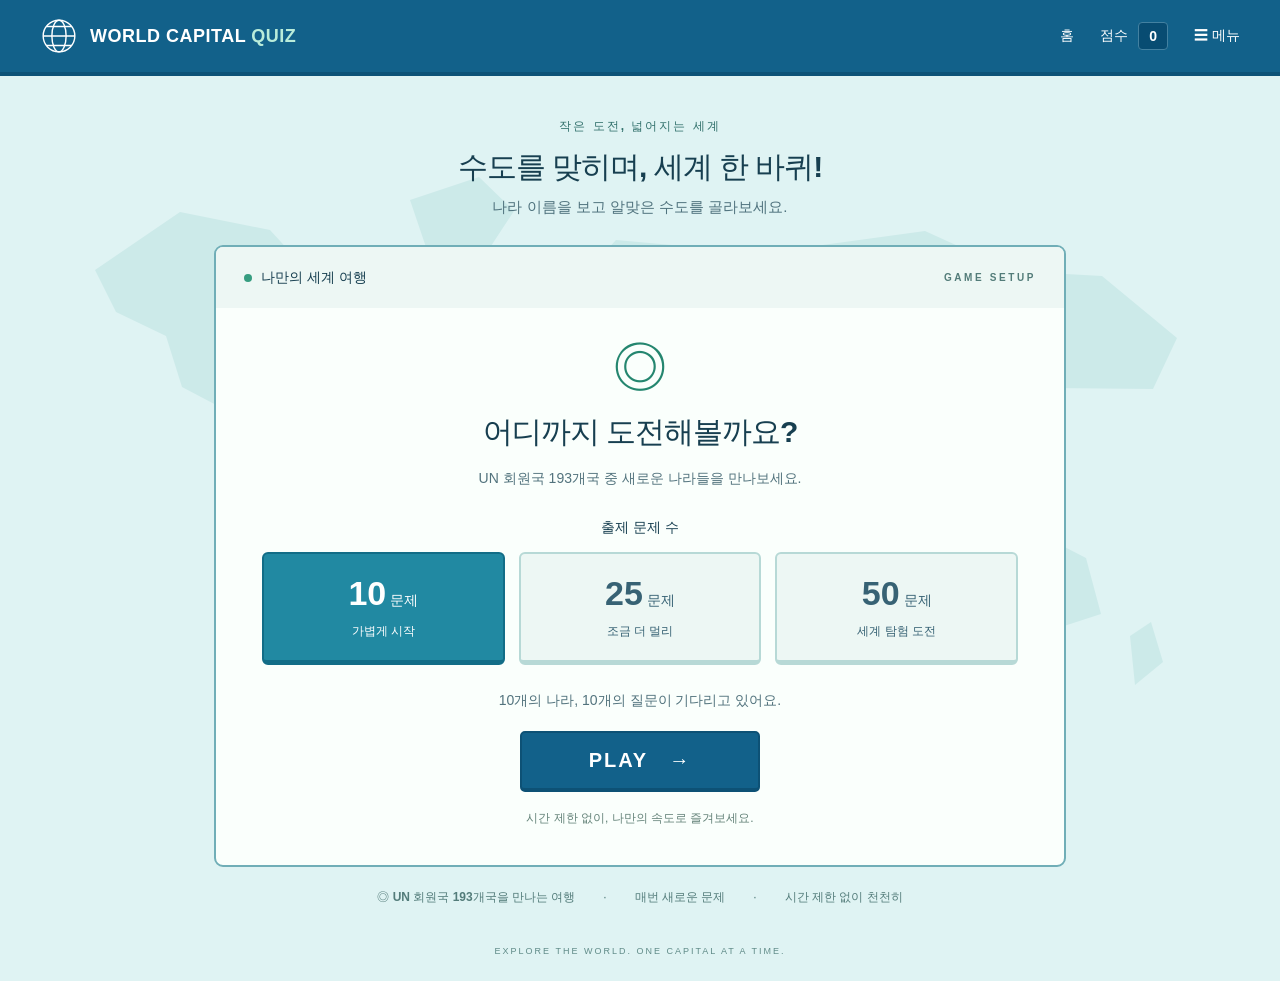
==== index.html @ b0e71c35 "Add files via upload" ====
<!doctype html>
<html lang="ko">
<head>
  <meta charset="UTF-8">
  <meta http-equiv="Content-Security-Policy" content="default-src 'none'; script-src 'self'; style-src 'self'; img-src 'self'; connect-src 'none'; object-src 'none'; base-uri 'none'; form-action 'none'">
  <meta name="referrer" content="no-referrer">
  <meta name="viewport" content="width=device-width, initial-scale=1">
  <meta name="theme-color" content="#12618a">
  <title>WORLD CAPITAL QUIZ · 세계 수도 퀴즈</title>
  <link rel="stylesheet" href="style.css">
  <script src="countries.js" defer></script>
  <script src="script.js" defer></script>
</head>
<body>
  <header class="header">
    <a class="brand" id="brand-home" href="index.html" aria-label="WORLD CAPITAL QUIZ 홈"><svg viewBox="0 0 48 48" aria-hidden="true"><circle cx="24" cy="24" r="20"/><ellipse cx="24" cy="24" rx="9" ry="20"/><path d="M4 24h40M8 12h32M8 36h32"/></svg><span>WORLD CAPITAL <b>QUIZ</b></span></a>
    <nav aria-label="메인 메뉴">
      <a id="nav-home" href="index.html">홈</a>
      <button type="button" id="header-restart">↻ <span>다시 시작</span></button>
      <span class="header-score">점수 <strong id="header-score">0</strong></span>
      <button type="button" id="menu-toggle" aria-expanded="false" aria-controls="instructions">☰ <span>메뉴</span></button>
    </nav>
  </header>
  <svg class="world-map" viewBox="0 0 1200 650" aria-hidden="true"><g><path d="m55 130 85-58 90 18 55 60-28 55-62 7-15 55-38-20-16-51-50-24zM232 275l70 25 39 71-28 107-42 65-20-101-30-84zM370 60l69-23 35 34-40 61-45-16zM525 155l51-55 89 8 35 32 68-33 117-16 88 40 89 5 75 62-24 51-102-1-54 61-59-36-35-57-47 16-34 63-44-17-15-70-49 10-49-28-44 20zM539 253l88-13 58 58-13 86-59 73-35-46-18-75-38-37zM811 320l39 18 16 51-26-8zM899 409l79-26 68 35 15 56-74 24-81-30zM1090 496l21-14 12 40-28 23zM713 414l15-22 9 45-19 18z"/></g></svg>
  <main>
    <section class="intro" aria-label="퀴즈 소개"><span class="eyebrow">작은 도전, 넓어지는 세계</span><h1>수도를 맞히며, 세계 한 바퀴!</h1><p>나라 이름을 보고 알맞은 수도를 골라보세요.</p></section>
    <aside id="instructions" class="instructions" hidden><strong>게임 안내</strong><p>선택한 문제 수만큼 무작위로 뽑은 나라의 수도를 맞혀보세요. 정답마다 1점을 얻습니다. 선택 후에는 답을 바꿀 수 없어요. 정답이면 자동으로 다음 문제로 넘어가며, 오답이면 해설을 확인한 뒤 다음 문제 버튼을 눌러주세요.</p><p>키보드의 Tab과 Enter로도 모든 버튼을 사용할 수 있습니다.</p></aside>
    <section id="home-screen" class="game home-screen" aria-labelledby="home-title">
      <div class="game-top"><span class="mode"><span class="status-dot"></span> 나만의 세계 여행</span><span class="round-label">GAME SETUP</span></div>
      <div class="home-body">
        <span class="home-icon" aria-hidden="true">◎</span>
        <h2 id="home-title" tabindex="-1">어디까지 도전해볼까요?</h2>
        <p class="home-description">UN 회원국 193개국 중 새로운 나라들을 만나보세요.</p>
        <fieldset class="question-settings"><legend>출제 문제 수</legend>
          <div class="count-options">
            <button type="button" id="count-10" class="count-option" aria-pressed="true"><strong>10</strong><span>문제</span><small>가볍게 시작</small></button>
            <button type="button" id="count-25" class="count-option" aria-pressed="false"><strong>25</strong><span>문제</span><small>조금 더 멀리</small></button>
            <button type="button" id="count-50" class="count-option" aria-pressed="false"><strong>50</strong><span>문제</span><small>세계 탐험 도전</small></button>
          </div>
        </fieldset>
        <p id="setup-summary" class="setup-summary" aria-live="polite">10개의 나라, 10개의 질문이 기다리고 있어요.</p>
        <button type="button" id="play" class="primary play-button">PLAY <span aria-hidden="true">→</span></button>
        <p class="home-tip">시간 제한 없이, 나만의 속도로 즐겨보세요.</p>
      </div>
    </section>
    <section id="game-screen" class="game" aria-label="세계 수도 퀴즈" hidden>
      <div class="game-top"><span class="mode"><span class="status-dot"></span> 세계 수도 도전</span><span class="question-count" id="question-count">문제 <b>1</b> / 10</span><span class="score-box">점수 <b id="score">0</b></span></div>
      <div id="progress" class="progress" role="progressbar" aria-label="완료한 문제" aria-valuemin="0" aria-valuemax="10" aria-valuenow="0"><div id="progress-fill"></div></div>
      <div id="question-screen" class="game-body">
        <div class="question-heading"><span class="round-label">CAPITALS OF THE WORLD</span><h2 id="question-title">이 나라의 수도는?</h2><p id="country" tabindex="-1"></p><span class="question-hint">아래에서 정답 하나를 선택하세요</span></div>
        <div id="answers" class="answers" aria-label="수도 선택지"></div>
        <div class="answer-footer"><p id="feedback" role="status" aria-live="polite">준비되셨나요? 세계 여행을 시작해요!</p><button type="button" id="next" class="primary" hidden>다음 문제 <span aria-hidden="true">→</span></button></div>
        <p id="capital-note" class="capital-note" hidden></p>
      </div>
      <div id="result-screen" class="result" hidden><span class="result-globe"><svg viewBox="0 0 48 48" aria-hidden="true"><circle cx="24" cy="24" r="20"/><ellipse cx="24" cy="24" rx="9" ry="20"/><path d="M4 24h40M8 12h32M8 36h32"/></svg></span><p class="round-label">QUIZ COMPLETE!</p><h2 id="result-message" tabindex="-1"></h2><p class="result-score"><strong id="result-score"></strong> <span id="result-total">/ 10</span></p><span class="percentage" id="percentage"></span><p class="result-copy">세상을 알아가는 여행, 한 번 더 떠나볼까요?</p><button type="button" id="result-restart" class="primary">↻ 다시 시작</button></div>
      <div class="game-bottom"><span id="journey-label">지구 한 바퀴, 10개의 질문</span><span>배우는 즐거움, 발견하는 재미 <span aria-hidden="true">✦</span></span></div>
    </section>
    <div class="below-game"><span>◎ <b>UN 회원국 193개국</b>을 만나는 여행</span><span>매번 새로운 문제</span><span>시간 제한 없이 천천히</span></div>
  </main>
  <footer class="page-footer">EXPLORE THE WORLD. ONE CAPITAL AT A TIME.</footer>
</body>
</html>
---- style.css ----
:root{font-family:Arial,"Apple SD Gothic Neo","Malgun Gothic",sans-serif;color:#173f50;background:#dff3f3;font-synthesis:none;--blue:#12618a;--teal:#167e98;--ink:#173f50}*{box-sizing:border-box}body{margin:0;min-height:100vh}button,a{-webkit-tap-highlight-color:transparent}button{font:inherit;cursor:pointer}a{color:inherit;text-decoration:none}button:focus-visible,a:focus-visible{outline:3px solid #e7a825;outline-offset:5px}[hidden]{display:none!important}.svg-defs{position:absolute;width:0;height:0}.header{min-height:76px;background:var(--blue);color:#fff;display:flex;justify-content:space-between;align-items:center;padding:16px max(28px,calc((100vw - 1200px)/2));gap:24px;border-bottom:4px solid #0d5277}.brand{display:flex;align-items:center;gap:12px;font-size:18px;font-weight:800;letter-spacing:.5px;white-space:nowrap}.brand b{color:#b9ecda}.brand svg,.result-globe svg{width:38px;height:38px;fill:none;stroke:currentColor;stroke-width:1.8}.header nav{display:flex;align-items:center;gap:26px;font-size:14px;font-weight:700}.header button{background:none;border:0;padding:8px 0;color:inherit}.header a:hover,.header button:hover{color:#b9ecda}.header-score{display:flex;gap:10px;align-items:center}.header-score strong{background:#084c72;border:1px solid #4381a1;border-radius:4px;min-width:30px;text-align:center;padding:5px}.world-map{position:absolute;z-index:-1;top:140px;left:0;width:100%;height:650px;fill:#a8d9d7;opacity:.33;pointer-events:none}main{max-width:900px;margin:auto;padding:40px 24px 0}.intro{text-align:center;margin-bottom:28px}.eyebrow{font-size:12px;letter-spacing:2px;color:#32716c;font-weight:700}.intro h1{font-size:30px;letter-spacing:-1px;margin:12px 0 10px}.intro p{font-size:15px;color:#50737e;margin:0}.game{background:#fafffc;border:2px solid #70aeb7;border-radius:9px;overflow:hidden}.game-top{min-height:61px;display:flex;align-items:center;gap:22px;padding:12px 28px;background:#edf7f4;font-size:14px}.mode{display:flex;align-items:center;gap:9px;font-weight:700;margin-right:auto}.status-dot{width:8px;height:8px;background:#369d80;border-radius:50%}.question-count{color:#54727a}.question-count b{color:var(--ink);margin-left:6px}.score-box{background:white;border:1px solid #c8ded9;border-radius:4px;padding:7px 12px;color:#54727a}.score-box b{color:var(--blue);margin-left:12px}.progress{height:5px;background:#d5e9e5}.progress>div{height:100%;background:#31a487;width:0;transition:width .2s}.game-body{padding:30px 46px 20px}.question-heading{text-align:center}.round-label{font-size:10px;letter-spacing:2.6px;font-weight:800;color:#537c79}.question-heading h2{font-size:21px;margin:18px 0 8px;font-weight:500}.question-heading #country{font-size:48px;line-height:1.25;letter-spacing:-2px;font-weight:800;margin:0 0 12px;overflow-wrap:anywhere}.question-hint{font-size:13px;color:#647e83}.answers{display:grid;grid-template-columns:repeat(2,minmax(0,1fr));gap:14px;margin-top:28px}.answer{position:relative;min-height:82px;display:flex;align-items:center;gap:12px;padding:16px 20px;border:2px solid #126d87;border-bottom-width:5px;border-radius:6px;background:#2189a2;color:white;font-size:23px;font-weight:700;text-align:center;transition:background .15s,transform .15s}.answer .number{font-size:12px;border:1px solid #ffffff70;border-radius:4px;min-width:25px;height:25px;display:grid;place-items:center}.answer .answer-name{flex:1;overflow-wrap:anywhere}.answer .mark{min-width:20px;font-size:18px}.answer:hover:not(:disabled){background:#2e9cb3;transform:translateY(-2px)}.answer:disabled{cursor:default}.answer.muted{background:#e7f0f0;color:#657f86;border-color:#c8dada}.answer.muted .number{border-color:#b7cccf}.answer.correct{background:#268258;border-color:#17643f}.answer.wrong{background:#c4504d;border-color:#a03536}.answer-footer{min-height:82px;display:flex;justify-content:space-between;align-items:center;gap:18px;margin-top:13px}#feedback{font-size:14px;line-height:1.6;color:#617f82;margin:10px 0}#feedback.success{color:#23704b;font-weight:700}#feedback.error{color:#a33636;font-weight:700}.primary{background:var(--blue);color:white;border:2px solid #0d5175;border-bottom-width:4px;border-radius:5px;padding:13px 23px;font-size:15px;font-weight:700;white-space:nowrap}.primary:hover{background:#18749f}.primary span{margin-left:14px}.game-bottom{display:flex;justify-content:space-between;gap:14px;border-top:1px solid #d7e8e2;background:#f0f7f1;padding:14px 26px;color:#648379;font-size:11px}.game-bottom span span{color:#398b74;margin-left:7px}.below-game{display:flex;justify-content:center;gap:28px;font-size:12px;color:#537c7a;margin-top:22px}.below-game>span+span:before{content:"·";margin-right:28px}.below-game b{font-weight:700}.page-footer{text-align:center;font-size:9px;letter-spacing:2px;color:#608b88;padding:40px 16px 25px}.instructions{padding:20px 24px;margin-bottom:18px;background:#fafffc;border:1px solid #70aeb7;border-radius:6px;font-size:14px;line-height:1.7}.instructions p:last-child{margin-bottom:0}.result{text-align:center;padding:35px 24px 42px}.result-globe{display:inline-flex;padding:15px;background:#e0f2e7;color:#368a6c;border-radius:50%;margin-bottom:10px}.result-globe svg{width:48px;height:48px}.result h2{font-size:30px;margin:18px 0}.result-score{margin:10px 0;font-size:24px;color:#729087}.result-score strong{font-size:72px;letter-spacing:-4px;color:var(--blue)}.percentage{display:inline-block;padding:6px 20px;border-radius:20px;background:#e2f2e8;color:#28734f;font-weight:700}.result-copy{font-size:14px;color:#617f82;margin:22px 0}.result .primary{min-width:210px}@media(min-width:1500px){main{padding-top:65px}}@media(max-width:680px){.header{padding:14px 18px;gap:15px;flex-wrap:wrap}.brand{font-size:15px}.brand svg{width:29px;height:29px}.header nav{width:100%;justify-content:space-between;gap:12px;font-size:13px}main{padding:27px 14px 0}.intro{margin-bottom:22px}.intro h1{font-size:25px}.intro p{font-size:13px}.game-top{padding:12px 16px;gap:13px;font-size:12px}.game-body{padding:26px 20px 14px}.question-heading #country{font-size:40px}.answers{gap:11px;margin-top:25px}.answer{font-size:20px;min-height:78px;padding:12px 10px;gap:6px}.answer .number{min-width:21px;height:21px;font-size:10px}.answer .mark{min-width:12px;font-size:14px}.answer-footer{flex-direction:column;justify-content:center;gap:0;padding:10px 0;min-height:79px}.primary{width:100%}.game-bottom{padding:13px 16px;justify-content:center}.game-bottom>span:last-child{display:none}.below-game{gap:12px;flex-wrap:wrap;font-size:10px}.below-game>span+span:before{margin-right:12px}.page-footer{padding-top:29px;font-size:8px}}@media(max-width:360px){.answers{grid-template-columns:1fr}.answer{min-height:62px}.mode{font-size:11px}.game-top{gap:8px;padding:10px}.intro h1{font-size:22px}}@media(prefers-reduced-motion:reduce){*,*::before,*::after{transition:none!important}}

.capital-note{font-size:13px;line-height:1.7;color:#52736d;background:#edf7f0;border-left:3px solid #52a187;padding:10px 14px;margin:0 0 10px}.answer-name{font-size:clamp(16px,2.2vw,23px)}

/* Home setup shares the quiz panel's simple game styling. */
.home-body { padding: 32px 46px 38px; text-align: center; }
.home-icon { display: inline-block; color: #24866f; font-size: 54px; line-height: 1; }
.home-body h2 { margin: 18px 0 12px; font-size: 30px; letter-spacing: -1px; }
.home-description { color: #52737d; font-size: 14px; line-height: 1.7; }
.question-settings { border: 0; padding: 0; margin: 28px 0 0; min-width: 0; }
.question-settings legend { margin: 0 auto 15px; font-size: 14px; font-weight: 700; }
.count-options { display: grid; grid-template-columns: repeat(3, minmax(0, 1fr)); gap: 14px; }
.count-option { padding: 20px 8px; color: #376274; background: #edf7f4; border: 2px solid #b7d9d6; border-bottom-width: 5px; border-radius: 6px; }
.count-option strong { font-size: 34px; margin-right: 4px; }
.count-option span { font-size: 14px; }
.count-option small { display: block; font-size: 12px; margin-top: 10px; }
.count-option:hover { background: #dbefeb; }
.count-option[aria-pressed="true"] { background: #2189a2; color: white; border-color: #126d87; }
.setup-summary { font-size: 14px; color: #52737d; margin: 24px 0 20px; line-height: 1.6; }
.play-button { min-width: 240px; padding: 16px 30px; font-size: 20px; letter-spacing: 2px; }
.home-tip { font-size: 12px; color: #648379; margin: 18px 0 0; }
@media (max-width: 680px) {
  .home-body { padding: 26px 20px 30px; }
  .home-body h2 { font-size: 24px; }
  .home-description { font-size: 13px; }
  .count-options { gap: 8px; }
  .count-option { padding: 17px 4px; }
  .count-option strong { font-size: 28px; }
  .count-option small { font-size: 10px; }
  .play-button { min-width: 0; }
}
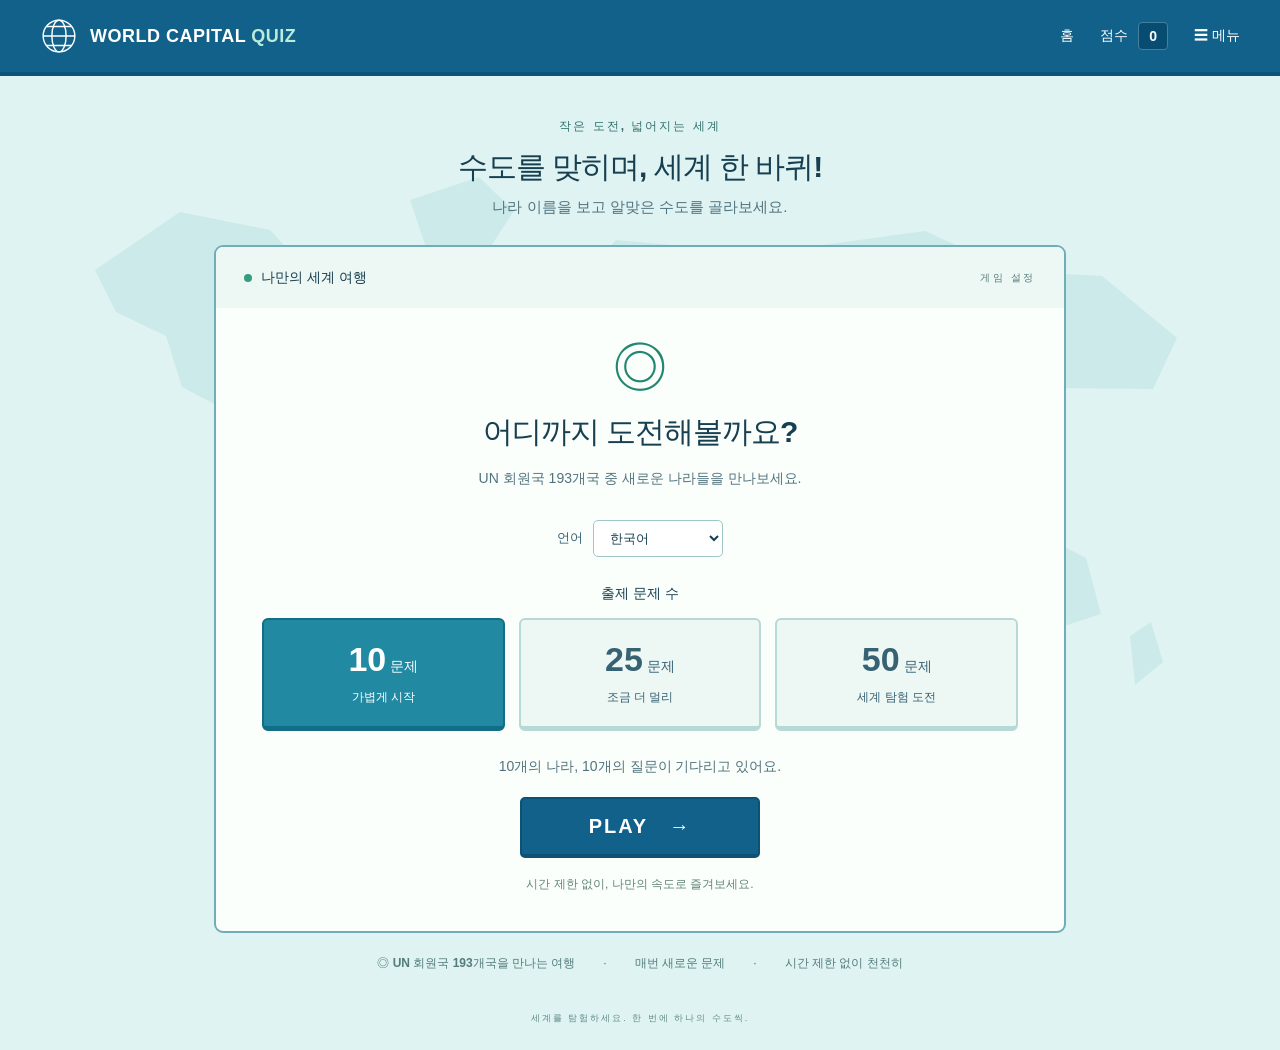
==== commit d11595b8: "Add Japanese and English quiz languages" ====
--- a/index.html
+++ b/index.html
@@ -14,49 +14,50 @@
 <body>
   <header class="header">
     <a class="brand" id="brand-home" href="index.html" aria-label="WORLD CAPITAL QUIZ 홈"><svg viewBox="0 0 48 48" aria-hidden="true"><circle cx="24" cy="24" r="20"/><ellipse cx="24" cy="24" rx="9" ry="20"/><path d="M4 24h40M8 12h32M8 36h32"/></svg><span>WORLD CAPITAL <b>QUIZ</b></span></a>
-    <nav aria-label="메인 메뉴">
+    <nav id="main-nav" aria-label="메인 메뉴">
       <a id="nav-home" href="index.html">홈</a>
-      <button type="button" id="header-restart">↻ <span>다시 시작</span></button>
-      <span class="header-score">점수 <strong id="header-score">0</strong></span>
-      <button type="button" id="menu-toggle" aria-expanded="false" aria-controls="instructions">☰ <span>메뉴</span></button>
+      <button type="button" id="header-restart">↻ <span id="header-restart-label">다시 시작</span></button>
+      <span class="header-score"><span id="header-score-label">점수</span> <strong id="header-score">0</strong></span>
+      <button type="button" id="menu-toggle" aria-expanded="false" aria-controls="instructions">☰ <span id="menu-label">메뉴</span></button>
     </nav>
   </header>
   <svg class="world-map" viewBox="0 0 1200 650" aria-hidden="true"><g><path d="m55 130 85-58 90 18 55 60-28 55-62 7-15 55-38-20-16-51-50-24zM232 275l70 25 39 71-28 107-42 65-20-101-30-84zM370 60l69-23 35 34-40 61-45-16zM525 155l51-55 89 8 35 32 68-33 117-16 88 40 89 5 75 62-24 51-102-1-54 61-59-36-35-57-47 16-34 63-44-17-15-70-49 10-49-28-44 20zM539 253l88-13 58 58-13 86-59 73-35-46-18-75-38-37zM811 320l39 18 16 51-26-8zM899 409l79-26 68 35 15 56-74 24-81-30zM1090 496l21-14 12 40-28 23zM713 414l15-22 9 45-19 18z"/></g></svg>
   <main>
-    <section class="intro" aria-label="퀴즈 소개"><span class="eyebrow">작은 도전, 넓어지는 세계</span><h1>수도를 맞히며, 세계 한 바퀴!</h1><p>나라 이름을 보고 알맞은 수도를 골라보세요.</p></section>
-    <aside id="instructions" class="instructions" hidden><strong>게임 안내</strong><p>선택한 문제 수만큼 무작위로 뽑은 나라의 수도를 맞혀보세요. 정답마다 1점을 얻습니다. 선택 후에는 답을 바꿀 수 없어요. 정답이면 자동으로 다음 문제로 넘어가며, 오답이면 해설을 확인한 뒤 다음 문제 버튼을 눌러주세요.</p><p>키보드의 Tab과 Enter로도 모든 버튼을 사용할 수 있습니다.</p></aside>
+    <section id="intro" class="intro" aria-label="퀴즈 소개"><span id="intro-eyebrow" class="eyebrow">작은 도전, 넓어지는 세계</span><h1 id="intro-title">수도를 맞히며, 세계 한 바퀴!</h1><p id="intro-copy">나라 이름을 보고 알맞은 수도를 골라보세요.</p></section>
+    <aside id="instructions" class="instructions" hidden><strong id="instructions-title">게임 안내</strong><p id="instructions-copy">선택한 문제 수만큼 무작위로 뽑은 나라의 수도를 맞혀보세요. 정답마다 1점을 얻습니다. 선택 후에는 답을 바꿀 수 없어요. 정답이면 자동으로 다음 문제로 넘어가며, 오답이면 해설을 확인한 뒤 다음 문제 버튼을 눌러주세요.</p><p id="instructions-accessibility">키보드의 Tab과 Enter로도 모든 버튼을 사용할 수 있습니다.</p></aside>
     <section id="home-screen" class="game home-screen" aria-labelledby="home-title">
-      <div class="game-top"><span class="mode"><span class="status-dot"></span> 나만의 세계 여행</span><span class="round-label">GAME SETUP</span></div>
+      <div class="game-top"><span class="mode"><span class="status-dot"></span><span id="home-mode-label">나만의 세계 여행</span></span><span id="setup-round-label" class="round-label">GAME SETUP</span></div>
       <div class="home-body">
         <span class="home-icon" aria-hidden="true">◎</span>
         <h2 id="home-title" tabindex="-1">어디까지 도전해볼까요?</h2>
-        <p class="home-description">UN 회원국 193개국 중 새로운 나라들을 만나보세요.</p>
-        <fieldset class="question-settings"><legend>출제 문제 수</legend>
+        <p id="home-description" class="home-description">UN 회원국 193개국 중 새로운 나라들을 만나보세요.</p>
+        <div class="language-control"><label id="language-label" for="language-select">언어</label><select id="language-select"><option value="ko">한국어</option><option value="ja">日本語</option><option value="en">English</option></select></div>
+        <fieldset class="question-settings"><legend id="question-count-legend">출제 문제 수</legend>
           <div class="count-options">
-            <button type="button" id="count-10" class="count-option" aria-pressed="true"><strong>10</strong><span>문제</span><small>가볍게 시작</small></button>
-            <button type="button" id="count-25" class="count-option" aria-pressed="false"><strong>25</strong><span>문제</span><small>조금 더 멀리</small></button>
-            <button type="button" id="count-50" class="count-option" aria-pressed="false"><strong>50</strong><span>문제</span><small>세계 탐험 도전</small></button>
+            <button type="button" id="count-10" class="count-option" aria-pressed="true"><strong>10</strong><span id="count-unit-10">문제</span><small id="count-tip-10">가볍게 시작</small></button>
+            <button type="button" id="count-25" class="count-option" aria-pressed="false"><strong>25</strong><span id="count-unit-25">문제</span><small id="count-tip-25">조금 더 멀리</small></button>
+            <button type="button" id="count-50" class="count-option" aria-pressed="false"><strong>50</strong><span id="count-unit-50">문제</span><small id="count-tip-50">세계 탐험 도전</small></button>
           </div>
         </fieldset>
         <p id="setup-summary" class="setup-summary" aria-live="polite">10개의 나라, 10개의 질문이 기다리고 있어요.</p>
         <button type="button" id="play" class="primary play-button">PLAY <span aria-hidden="true">→</span></button>
-        <p class="home-tip">시간 제한 없이, 나만의 속도로 즐겨보세요.</p>
+        <p id="home-tip" class="home-tip">시간 제한 없이, 나만의 속도로 즐겨보세요.</p>
       </div>
     </section>
     <section id="game-screen" class="game" aria-label="세계 수도 퀴즈" hidden>
-      <div class="game-top"><span class="mode"><span class="status-dot"></span> 세계 수도 도전</span><span class="question-count" id="question-count">문제 <b>1</b> / 10</span><span class="score-box">점수 <b id="score">0</b></span></div>
+      <div class="game-top"><span class="mode"><span class="status-dot"></span><span id="game-mode-label">세계 수도 도전</span></span><span class="question-count" id="question-count">문제 <b>1</b> / 10</span><span class="score-box"><span id="score-label">점수</span> <b id="score">0</b></span></div>
       <div id="progress" class="progress" role="progressbar" aria-label="완료한 문제" aria-valuemin="0" aria-valuemax="10" aria-valuenow="0"><div id="progress-fill"></div></div>
       <div id="question-screen" class="game-body">
-        <div class="question-heading"><span class="round-label">CAPITALS OF THE WORLD</span><h2 id="question-title">이 나라의 수도는?</h2><p id="country" tabindex="-1"></p><span class="question-hint">아래에서 정답 하나를 선택하세요</span></div>
+        <div class="question-heading"><span id="question-round-label" class="round-label">CAPITALS OF THE WORLD</span><h2 id="question-title">이 나라의 수도는?</h2><p id="country" tabindex="-1"></p><span id="question-hint" class="question-hint">아래에서 정답 하나를 선택하세요</span></div>
         <div id="answers" class="answers" aria-label="수도 선택지"></div>
         <div class="answer-footer"><p id="feedback" role="status" aria-live="polite">준비되셨나요? 세계 여행을 시작해요!</p><button type="button" id="next" class="primary" hidden>다음 문제 <span aria-hidden="true">→</span></button></div>
         <p id="capital-note" class="capital-note" hidden></p>
       </div>
-      <div id="result-screen" class="result" hidden><span class="result-globe"><svg viewBox="0 0 48 48" aria-hidden="true"><circle cx="24" cy="24" r="20"/><ellipse cx="24" cy="24" rx="9" ry="20"/><path d="M4 24h40M8 12h32M8 36h32"/></svg></span><p class="round-label">QUIZ COMPLETE!</p><h2 id="result-message" tabindex="-1"></h2><p class="result-score"><strong id="result-score"></strong> <span id="result-total">/ 10</span></p><span class="percentage" id="percentage"></span><p class="result-copy">세상을 알아가는 여행, 한 번 더 떠나볼까요?</p><button type="button" id="result-restart" class="primary">↻ 다시 시작</button></div>
-      <div class="game-bottom"><span id="journey-label">지구 한 바퀴, 10개의 질문</span><span>배우는 즐거움, 발견하는 재미 <span aria-hidden="true">✦</span></span></div>
+      <div id="result-screen" class="result" hidden><span class="result-globe"><svg viewBox="0 0 48 48" aria-hidden="true"><circle cx="24" cy="24" r="20"/><ellipse cx="24" cy="24" rx="9" ry="20"/><path d="M4 24h40M8 12h32M8 36h32"/></svg></span><p id="result-round-label" class="round-label">QUIZ COMPLETE!</p><h2 id="result-message" tabindex="-1"></h2><p class="result-score"><strong id="result-score"></strong> <span id="result-total">/ 10</span></p><span class="percentage" id="percentage"></span><p id="result-copy" class="result-copy">세상을 알아가는 여행, 한 번 더 떠나볼까요?</p><section class="mistake-review" aria-labelledby="mistake-review-title"><h3 id="mistake-review-title">오답 복습</h3><p id="perfect-review" hidden>모든 문제를 맞혔어요. 복습할 오답이 없습니다!</p><ul id="mistake-list"></ul></section><button type="button" id="result-restart" class="primary">↻ <span id="result-restart-label">다시 시작</span></button></div>
+      <div class="game-bottom"><span id="journey-label">지구 한 바퀴, 10개의 질문</span><span id="game-bottom-copy">배우는 즐거움, 발견하는 재미 <span aria-hidden="true">✦</span></span></div>
     </section>
-    <div class="below-game"><span>◎ <b>UN 회원국 193개국</b>을 만나는 여행</span><span>매번 새로운 문제</span><span>시간 제한 없이 천천히</span></div>
+    <div class="below-game"><span>◎ <b id="country-count-copy">UN 회원국 193개국</b></span><span id="fresh-questions-copy">매번 새로운 문제</span><span id="no-time-limit-copy">시간 제한 없이 천천히</span></div>
   </main>
-  <footer class="page-footer">EXPLORE THE WORLD. ONE CAPITAL AT A TIME.</footer>
+  <footer id="page-footer" class="page-footer">EXPLORE THE WORLD. ONE CAPITAL AT A TIME.</footer>
 </body>
 </html>
--- a/style.css
+++ b/style.css
@@ -7,6 +7,9 @@
 .home-icon { display: inline-block; color: #24866f; font-size: 54px; line-height: 1; }
 .home-body h2 { margin: 18px 0 12px; font-size: 30px; letter-spacing: -1px; }
 .home-description { color: #52737d; font-size: 14px; line-height: 1.7; }
+.language-control { display: inline-flex; align-items: center; gap: 10px; margin-top: 15px; color: #376274; font-size: 13px; font-weight: 700; }
+.language-control select { min-width: 130px; padding: 9px 34px 9px 12px; color: var(--ink); background: #fff; border: 1px solid #9fc7c5; border-radius: 5px; font: inherit; cursor: pointer; }
+.language-control select:focus-visible { outline: 3px solid #e7a825; outline-offset: 3px; }
 .question-settings { border: 0; padding: 0; margin: 28px 0 0; min-width: 0; }
 .question-settings legend { margin: 0 auto 15px; font-size: 14px; font-weight: 700; }
 .count-options { display: grid; grid-template-columns: repeat(3, minmax(0, 1fr)); gap: 14px; }
@@ -29,3 +32,45 @@
   .count-option small { font-size: 10px; }
   .play-button { min-width: 0; }
 }
+
+.mistake-review {
+  max-width: 650px;
+  margin: 0 auto 26px;
+  padding: 22px;
+  background: #f5faf8;
+  border: 1px solid #c8ded9;
+  border-radius: 7px;
+  text-align: left;
+}
+.mistake-review h3 { margin: 0 0 14px; font-size: 18px; color: var(--ink); }
+#perfect-review { margin: 0; text-align: center; color: #28734f; font-weight: 700; }
+#mistake-list { display: grid; gap: 10px; margin: 0; padding: 0; list-style: none; }
+.mistake-item {
+  margin: 0;
+}
+.mistake-button {
+  width: 100%;
+  display: grid;
+  grid-template-columns: minmax(120px, 1fr) minmax(0, 1fr) minmax(0, 1fr);
+  align-items: center;
+  gap: 12px;
+  padding: 13px 15px;
+  background: #fff;
+  border: 1px solid #d7e8e2;
+  border-left: 4px solid #c4504d;
+  border-radius: 5px;
+  font-size: 14px;
+  text-align: left;
+  color: inherit;
+  transition: background .15s, transform .15s;
+}
+.mistake-button:hover { background: #edf7f4; transform: translateY(-1px); }
+.mistake-item strong, .mistake-item span { overflow-wrap: anywhere; }
+.mistake-item strong { color: var(--ink); }
+.mistake-selected { color: #a33636; }
+.mistake-correct { color: #23704b; font-weight: 700; }
+
+@media (max-width: 680px) {
+  .mistake-review { padding: 17px 14px; }
+  .mistake-button { grid-template-columns: 1fr; gap: 5px; }
+}
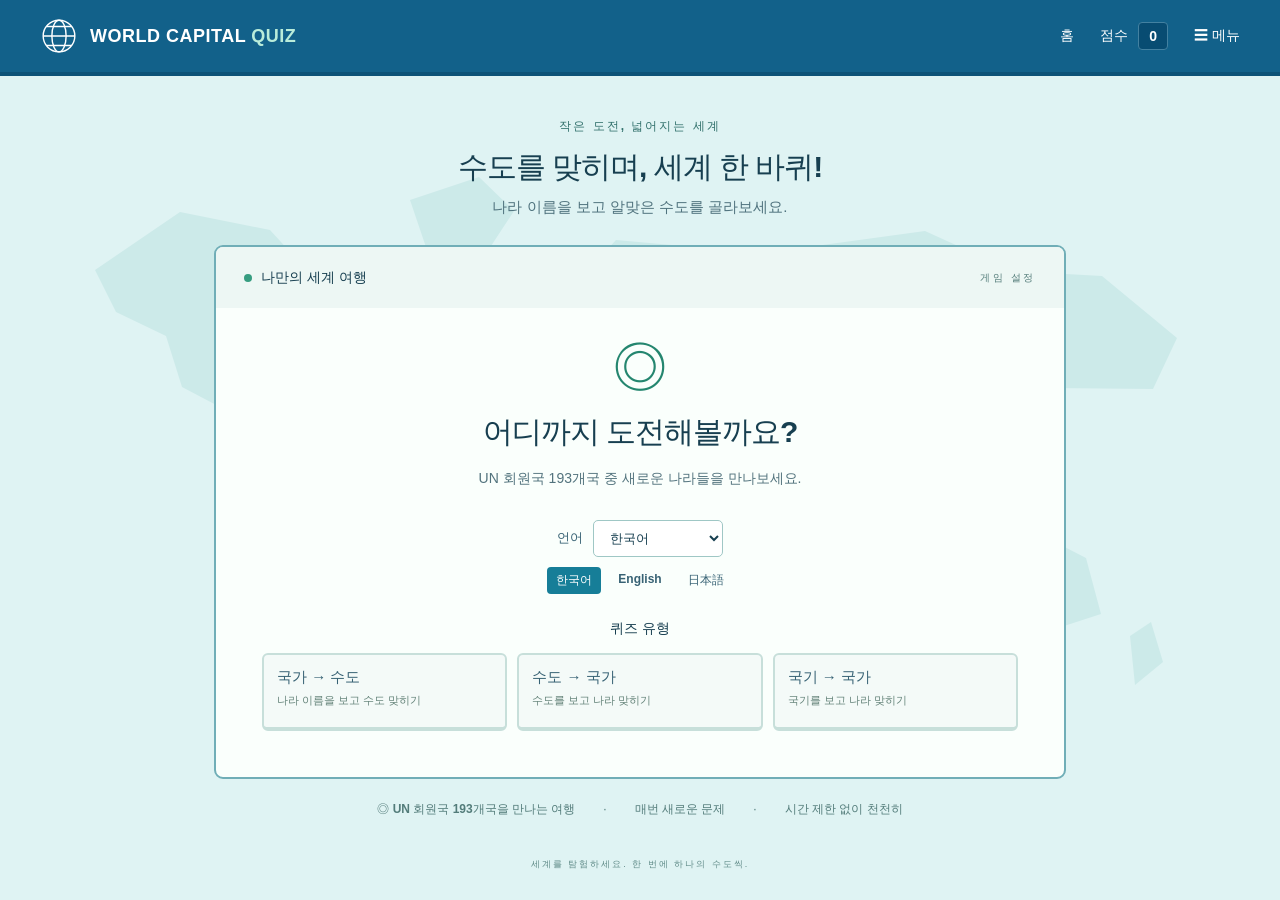
==== commit ab7890d4: "Add multilingual quiz pages and continent practice" ====
--- a/index.html
+++ b/index.html
@@ -6,12 +6,20 @@
   <meta name="referrer" content="no-referrer">
   <meta name="viewport" content="width=device-width, initial-scale=1">
   <meta name="theme-color" content="#12618a">
+  <meta name="description" content="UN 회원국의 수도를 한국어로 맞히는 무료 4지선다 세계 지리 퀴즈입니다.">
   <title>WORLD CAPITAL QUIZ · 세계 수도 퀴즈</title>
+  <link rel="canonical" href="https://st-elevation-mi.github.io/ST-elevation.github.io/ko/">
+  <link rel="alternate" hreflang="ko" href="https://st-elevation-mi.github.io/ST-elevation.github.io/ko/">
+  <link rel="alternate" hreflang="en" href="https://st-elevation-mi.github.io/ST-elevation.github.io/en/">
+  <link rel="alternate" hreflang="ja" href="https://st-elevation-mi.github.io/ST-elevation.github.io/ja/">
+  <link rel="alternate" hreflang="x-default" href="https://st-elevation-mi.github.io/ST-elevation.github.io/ko/">
   <link rel="stylesheet" href="style.css">
   <script src="countries.js" defer></script>
+  <script src="quiz-types.js" defer></script>
+  <script src="quiz-engine.js" defer></script>
   <script src="script.js" defer></script>
 </head>
-<body>
+<body data-page-kind="hub">
   <header class="header">
     <a class="brand" id="brand-home" href="index.html" aria-label="WORLD CAPITAL QUIZ 홈"><svg viewBox="0 0 48 48" aria-hidden="true"><circle cx="24" cy="24" r="20"/><ellipse cx="24" cy="24" rx="9" ry="20"/><path d="M4 24h40M8 12h32M8 36h32"/></svg><span>WORLD CAPITAL <b>QUIZ</b></span></a>
     <nav id="main-nav" aria-label="메인 메뉴">
@@ -32,6 +40,29 @@
         <h2 id="home-title" tabindex="-1">어디까지 도전해볼까요?</h2>
         <p id="home-description" class="home-description">UN 회원국 193개국 중 새로운 나라들을 만나보세요.</p>
         <div class="language-control"><label id="language-label" for="language-select">언어</label><select id="language-select"><option value="ko">한국어</option><option value="ja">日本語</option><option value="en">English</option></select></div>
+        <nav id="language-links" class="language-links" aria-label="언어별 페이지">
+          <a id="language-link-ko" href="_site/ko/" hreflang="ko" lang="ko" aria-current="page">한국어</a>
+          <a id="language-link-en" href="_site/en/" hreflang="en" lang="en">English</a>
+          <a id="language-link-ja" href="_site/ja/" hreflang="ja" lang="ja">日本語</a>
+        </nav>
+        <fieldset class="quiz-type-settings"><legend id="quiz-type-legend">퀴즈 유형</legend>
+          <div class="quiz-type-options">
+            <a id="type-country-to-capital" class="quiz-type-option" href="_site/ko/quiz/country-to-capital/"><strong id="type-name-country-to-capital">국가 → 수도</strong><small id="type-tip-country-to-capital">나라 이름을 보고 수도 맞히기</small></a>
+            <a id="type-capital-to-country" class="quiz-type-option" href="_site/ko/quiz/capital-to-country/"><strong id="type-name-capital-to-country">수도 → 국가</strong><small id="type-tip-capital-to-country">수도를 보고 나라 맞히기</small></a>
+            <a id="type-flag-to-country" class="quiz-type-option" href="_site/ko/quiz/flag-to-country/"><strong id="type-name-flag-to-country">국기 → 국가</strong><small id="type-tip-flag-to-country">국기를 보고 나라 맞히기</small></a>
+          </div>
+        </fieldset>
+        <fieldset class="scope-settings"><legend id="scope-legend">출제 범위</legend>
+          <nav id="scope-options" class="scope-options" aria-label="출제 범위">
+            <a id="scope-all" class="scope-option" href="_site/ko/quiz/country-to-capital/">전 세계 193개국</a>
+            <a id="scope-africa" class="scope-option" href="_site/ko/practice/africa/country-to-capital/">아프리카</a>
+            <a id="scope-asia" class="scope-option" href="_site/ko/practice/asia/country-to-capital/">아시아</a>
+            <a id="scope-europe" class="scope-option" href="_site/ko/practice/europe/country-to-capital/">유럽</a>
+            <a id="scope-north-america" class="scope-option" href="_site/ko/practice/north-america/country-to-capital/">북아메리카</a>
+            <a id="scope-south-america" class="scope-option" href="_site/ko/practice/south-america/country-to-capital/">남아메리카</a>
+            <a id="scope-oceania" class="scope-option" href="_site/ko/practice/oceania/country-to-capital/">오세아니아</a>
+          </nav>
+        </fieldset>
         <fieldset class="question-settings"><legend id="question-count-legend">출제 문제 수</legend>
           <div class="count-options">
             <button type="button" id="count-10" class="count-option" aria-pressed="true"><strong>10</strong><span id="count-unit-10">문제</span><small id="count-tip-10">가볍게 시작</small></button>
@@ -48,13 +79,13 @@
       <div class="game-top"><span class="mode"><span class="status-dot"></span><span id="game-mode-label">세계 수도 도전</span></span><span class="question-count" id="question-count">문제 <b>1</b> / 10</span><span class="score-box"><span id="score-label">점수</span> <b id="score">0</b></span></div>
       <div id="progress" class="progress" role="progressbar" aria-label="완료한 문제" aria-valuemin="0" aria-valuemax="10" aria-valuenow="0"><div id="progress-fill"></div></div>
       <div id="question-screen" class="game-body">
-        <div class="question-heading"><span id="question-round-label" class="round-label">CAPITALS OF THE WORLD</span><h2 id="question-title">이 나라의 수도는?</h2><p id="country" tabindex="-1"></p><span id="question-hint" class="question-hint">아래에서 정답 하나를 선택하세요</span></div>
+        <div class="question-heading"><span id="question-round-label" class="round-label">CAPITALS OF THE WORLD</span><h2 id="question-title">이 나라의 수도는?</h2><p id="country" class="country-subject" tabindex="-1"></p><span id="question-hint" class="question-hint">아래에서 정답 하나를 선택하세요</span></div>
         <div id="answers" class="answers" aria-label="수도 선택지"></div>
         <div class="answer-footer"><p id="feedback" role="status" aria-live="polite">준비되셨나요? 세계 여행을 시작해요!</p><button type="button" id="next" class="primary" hidden>다음 문제 <span aria-hidden="true">→</span></button></div>
         <p id="capital-note" class="capital-note" hidden></p>
       </div>
       <div id="result-screen" class="result" hidden><span class="result-globe"><svg viewBox="0 0 48 48" aria-hidden="true"><circle cx="24" cy="24" r="20"/><ellipse cx="24" cy="24" rx="9" ry="20"/><path d="M4 24h40M8 12h32M8 36h32"/></svg></span><p id="result-round-label" class="round-label">QUIZ COMPLETE!</p><h2 id="result-message" tabindex="-1"></h2><p class="result-score"><strong id="result-score"></strong> <span id="result-total">/ 10</span></p><span class="percentage" id="percentage"></span><p id="result-copy" class="result-copy">세상을 알아가는 여행, 한 번 더 떠나볼까요?</p><section class="mistake-review" aria-labelledby="mistake-review-title"><h3 id="mistake-review-title">오답 복습</h3><p id="perfect-review" hidden>모든 문제를 맞혔어요. 복습할 오답이 없습니다!</p><ul id="mistake-list"></ul></section><button type="button" id="result-restart" class="primary">↻ <span id="result-restart-label">다시 시작</span></button></div>
-      <div class="game-bottom"><span id="journey-label">지구 한 바퀴, 10개의 질문</span><span id="game-bottom-copy">배우는 즐거움, 발견하는 재미 <span aria-hidden="true">✦</span></span></div>
+      <div class="game-bottom"><span id="journey-label">지구 한 바퀴, 10개의 질문</span><span id="game-bottom-copy">배우는 즐거움, 발견하는 재미 ✦</span></div>
     </section>
     <div class="below-game"><span>◎ <b id="country-count-copy">UN 회원국 193개국</b></span><span id="fresh-questions-copy">매번 새로운 문제</span><span id="no-time-limit-copy">시간 제한 없이 천천히</span></div>
   </main>
--- a/style.css
+++ b/style.css
@@ -1,6 +1,7 @@
 :root{font-family:Arial,"Apple SD Gothic Neo","Malgun Gothic",sans-serif;color:#173f50;background:#dff3f3;font-synthesis:none;--blue:#12618a;--teal:#167e98;--ink:#173f50}*{box-sizing:border-box}body{margin:0;min-height:100vh}button,a{-webkit-tap-highlight-color:transparent}button{font:inherit;cursor:pointer}a{color:inherit;text-decoration:none}button:focus-visible,a:focus-visible{outline:3px solid #e7a825;outline-offset:5px}[hidden]{display:none!important}.svg-defs{position:absolute;width:0;height:0}.header{min-height:76px;background:var(--blue);color:#fff;display:flex;justify-content:space-between;align-items:center;padding:16px max(28px,calc((100vw - 1200px)/2));gap:24px;border-bottom:4px solid #0d5277}.brand{display:flex;align-items:center;gap:12px;font-size:18px;font-weight:800;letter-spacing:.5px;white-space:nowrap}.brand b{color:#b9ecda}.brand svg,.result-globe svg{width:38px;height:38px;fill:none;stroke:currentColor;stroke-width:1.8}.header nav{display:flex;align-items:center;gap:26px;font-size:14px;font-weight:700}.header button{background:none;border:0;padding:8px 0;color:inherit}.header a:hover,.header button:hover{color:#b9ecda}.header-score{display:flex;gap:10px;align-items:center}.header-score strong{background:#084c72;border:1px solid #4381a1;border-radius:4px;min-width:30px;text-align:center;padding:5px}.world-map{position:absolute;z-index:-1;top:140px;left:0;width:100%;height:650px;fill:#a8d9d7;opacity:.33;pointer-events:none}main{max-width:900px;margin:auto;padding:40px 24px 0}.intro{text-align:center;margin-bottom:28px}.eyebrow{font-size:12px;letter-spacing:2px;color:#32716c;font-weight:700}.intro h1{font-size:30px;letter-spacing:-1px;margin:12px 0 10px}.intro p{font-size:15px;color:#50737e;margin:0}.game{background:#fafffc;border:2px solid #70aeb7;border-radius:9px;overflow:hidden}.game-top{min-height:61px;display:flex;align-items:center;gap:22px;padding:12px 28px;background:#edf7f4;font-size:14px}.mode{display:flex;align-items:center;gap:9px;font-weight:700;margin-right:auto}.status-dot{width:8px;height:8px;background:#369d80;border-radius:50%}.question-count{color:#54727a}.question-count b{color:var(--ink);margin-left:6px}.score-box{background:white;border:1px solid #c8ded9;border-radius:4px;padding:7px 12px;color:#54727a}.score-box b{color:var(--blue);margin-left:12px}.progress{height:5px;background:#d5e9e5}.progress>div{height:100%;background:#31a487;width:0;transition:width .2s}.game-body{padding:30px 46px 20px}.question-heading{text-align:center}.round-label{font-size:10px;letter-spacing:2.6px;font-weight:800;color:#537c79}.question-heading h2{font-size:21px;margin:18px 0 8px;font-weight:500}.question-heading #country{font-size:48px;line-height:1.25;letter-spacing:-2px;font-weight:800;margin:0 0 12px;overflow-wrap:anywhere}.question-hint{font-size:13px;color:#647e83}.answers{display:grid;grid-template-columns:repeat(2,minmax(0,1fr));gap:14px;margin-top:28px}.answer{position:relative;min-height:82px;display:flex;align-items:center;gap:12px;padding:16px 20px;border:2px solid #126d87;border-bottom-width:5px;border-radius:6px;background:#2189a2;color:white;font-size:23px;font-weight:700;text-align:center;transition:background .15s,transform .15s}.answer .number{font-size:12px;border:1px solid #ffffff70;border-radius:4px;min-width:25px;height:25px;display:grid;place-items:center}.answer .answer-name{flex:1;overflow-wrap:anywhere}.answer .mark{min-width:20px;font-size:18px}.answer:hover:not(:disabled){background:#2e9cb3;transform:translateY(-2px)}.answer:disabled{cursor:default}.answer.muted{background:#e7f0f0;color:#657f86;border-color:#c8dada}.answer.muted .number{border-color:#b7cccf}.answer.correct{background:#268258;border-color:#17643f}.answer.wrong{background:#c4504d;border-color:#a03536}.answer-footer{min-height:82px;display:flex;justify-content:space-between;align-items:center;gap:18px;margin-top:13px}#feedback{font-size:14px;line-height:1.6;color:#617f82;margin:10px 0}#feedback.success{color:#23704b;font-weight:700}#feedback.error{color:#a33636;font-weight:700}.primary{background:var(--blue);color:white;border:2px solid #0d5175;border-bottom-width:4px;border-radius:5px;padding:13px 23px;font-size:15px;font-weight:700;white-space:nowrap}.primary:hover{background:#18749f}.primary span{margin-left:14px}.game-bottom{display:flex;justify-content:space-between;gap:14px;border-top:1px solid #d7e8e2;background:#f0f7f1;padding:14px 26px;color:#648379;font-size:11px}.game-bottom span span{color:#398b74;margin-left:7px}.below-game{display:flex;justify-content:center;gap:28px;font-size:12px;color:#537c7a;margin-top:22px}.below-game>span+span:before{content:"·";margin-right:28px}.below-game b{font-weight:700}.page-footer{text-align:center;font-size:9px;letter-spacing:2px;color:#608b88;padding:40px 16px 25px}.instructions{padding:20px 24px;margin-bottom:18px;background:#fafffc;border:1px solid #70aeb7;border-radius:6px;font-size:14px;line-height:1.7}.instructions p:last-child{margin-bottom:0}.result{text-align:center;padding:35px 24px 42px}.result-globe{display:inline-flex;padding:15px;background:#e0f2e7;color:#368a6c;border-radius:50%;margin-bottom:10px}.result-globe svg{width:48px;height:48px}.result h2{font-size:30px;margin:18px 0}.result-score{margin:10px 0;font-size:24px;color:#729087}.result-score strong{font-size:72px;letter-spacing:-4px;color:var(--blue)}.percentage{display:inline-block;padding:6px 20px;border-radius:20px;background:#e2f2e8;color:#28734f;font-weight:700}.result-copy{font-size:14px;color:#617f82;margin:22px 0}.result .primary{min-width:210px}@media(min-width:1500px){main{padding-top:65px}}@media(max-width:680px){.header{padding:14px 18px;gap:15px;flex-wrap:wrap}.brand{font-size:15px}.brand svg{width:29px;height:29px}.header nav{width:100%;justify-content:space-between;gap:12px;font-size:13px}main{padding:27px 14px 0}.intro{margin-bottom:22px}.intro h1{font-size:25px}.intro p{font-size:13px}.game-top{padding:12px 16px;gap:13px;font-size:12px}.game-body{padding:26px 20px 14px}.question-heading #country{font-size:40px}.answers{gap:11px;margin-top:25px}.answer{font-size:20px;min-height:78px;padding:12px 10px;gap:6px}.answer .number{min-width:21px;height:21px;font-size:10px}.answer .mark{min-width:12px;font-size:14px}.answer-footer{flex-direction:column;justify-content:center;gap:0;padding:10px 0;min-height:79px}.primary{width:100%}.game-bottom{padding:13px 16px;justify-content:center}.game-bottom>span:last-child{display:none}.below-game{gap:12px;flex-wrap:wrap;font-size:10px}.below-game>span+span:before{margin-right:12px}.page-footer{padding-top:29px;font-size:8px}}@media(max-width:360px){.answers{grid-template-columns:1fr}.answer{min-height:62px}.mode{font-size:11px}.game-top{gap:8px;padding:10px}.intro h1{font-size:22px}}@media(prefers-reduced-motion:reduce){*,*::before,*::after{transition:none!important}}
 
 .capital-note{font-size:13px;line-height:1.7;color:#52736d;background:#edf7f0;border-left:3px solid #52a187;padding:10px 14px;margin:0 0 10px}.answer-name{font-size:clamp(16px,2.2vw,23px)}
+.question-heading #country.flag-subject { font-size: 76px; letter-spacing: 0; line-height: 1.05; }
 
 /* Home setup shares the quiz panel's simple game styling. */
 .home-body { padding: 32px 46px 38px; text-align: center; }
@@ -10,8 +11,35 @@
 .language-control { display: inline-flex; align-items: center; gap: 10px; margin-top: 15px; color: #376274; font-size: 13px; font-weight: 700; }
 .language-control select { min-width: 130px; padding: 9px 34px 9px 12px; color: var(--ink); background: #fff; border: 1px solid #9fc7c5; border-radius: 5px; font: inherit; cursor: pointer; }
 .language-control select:focus-visible { outline: 3px solid #e7a825; outline-offset: 3px; }
+.language-links { display: flex; justify-content: center; gap: 8px; margin-top: 10px; }
+.language-links a { padding: 5px 9px; color: #376274; border-radius: 4px; font-size: 12px; font-weight: 700; text-decoration: none; }
+.language-links a:hover { background: #e8f5f3; }
+.language-links a[aria-current="page"] { color: #fff; background: var(--teal); }
+.language-links a:focus-visible { outline: 3px solid #e7a825; outline-offset: 2px; }
 .question-settings { border: 0; padding: 0; margin: 28px 0 0; min-width: 0; }
 .question-settings legend { margin: 0 auto 15px; font-size: 14px; font-weight: 700; }
+.quiz-type-settings { border: 0; padding: 0; margin: 26px 0 0; min-width: 0; }
+.quiz-type-settings legend { margin: 0 auto 15px; font-size: 14px; font-weight: 700; }
+.quiz-type-options { display: grid; grid-template-columns: repeat(3, minmax(0, 1fr)); gap: 10px; }
+.quiz-type-option { min-height: 78px; padding: 13px; color: #376274; background: #f4faf8; border: 2px solid #c7dfda; border-bottom-width: 4px; border-radius: 6px; text-align: left; }
+.quiz-type-option strong { display: block; font-size: 15px; }
+.quiz-type-option small { display: block; margin-top: 6px; color: #648379; font-size: 11px; line-height: 1.4; }
+.quiz-type-option:hover { background: #e7f4f1; }
+.quiz-type-option[aria-current="page"] { color: #fff; background: #2189a2; border-color: #126d87; }
+.quiz-type-option[aria-current="page"] small { color: #e9f7f8; }
+body[data-page-kind="hub"] .question-settings,
+body[data-page-kind="hub"] .scope-settings,
+body[data-page-kind="hub"] .setup-summary,
+body[data-page-kind="hub"] .play-button,
+body[data-page-kind="hub"] .home-tip { display: none; }
+body[data-page-kind="hub"] .quiz-type-settings { margin-bottom: 8px; }
+.scope-settings { border: 0; padding: 0; margin: 26px 0 0; min-width: 0; }
+.scope-settings legend { margin: 0 auto 15px; font-size: 14px; font-weight: 700; }
+.scope-options { display: flex; flex-wrap: wrap; justify-content: center; gap: 8px; }
+.scope-option { padding: 9px 13px; color: #376274; background: #f4faf8; border: 1px solid #b7d9d6; border-radius: 999px; font-size: 12px; font-weight: 700; }
+.scope-option:hover { background: #e7f4f1; }
+.scope-option[aria-current="page"] { color: #fff; background: #2189a2; border-color: #126d87; }
+.count-option:disabled { cursor: not-allowed; opacity: .42; }
 .count-options { display: grid; grid-template-columns: repeat(3, minmax(0, 1fr)); gap: 14px; }
 .count-option { padding: 20px 8px; color: #376274; background: #edf7f4; border: 2px solid #b7d9d6; border-bottom-width: 5px; border-radius: 6px; }
 .count-option strong { font-size: 34px; margin-right: 4px; }
@@ -26,6 +54,7 @@
   .home-body { padding: 26px 20px 30px; }
   .home-body h2 { font-size: 24px; }
   .home-description { font-size: 13px; }
+  .quiz-type-options { grid-template-columns: 1fr; }
   .count-options { gap: 8px; }
   .count-option { padding: 17px 4px; }
   .count-option strong { font-size: 28px; }
